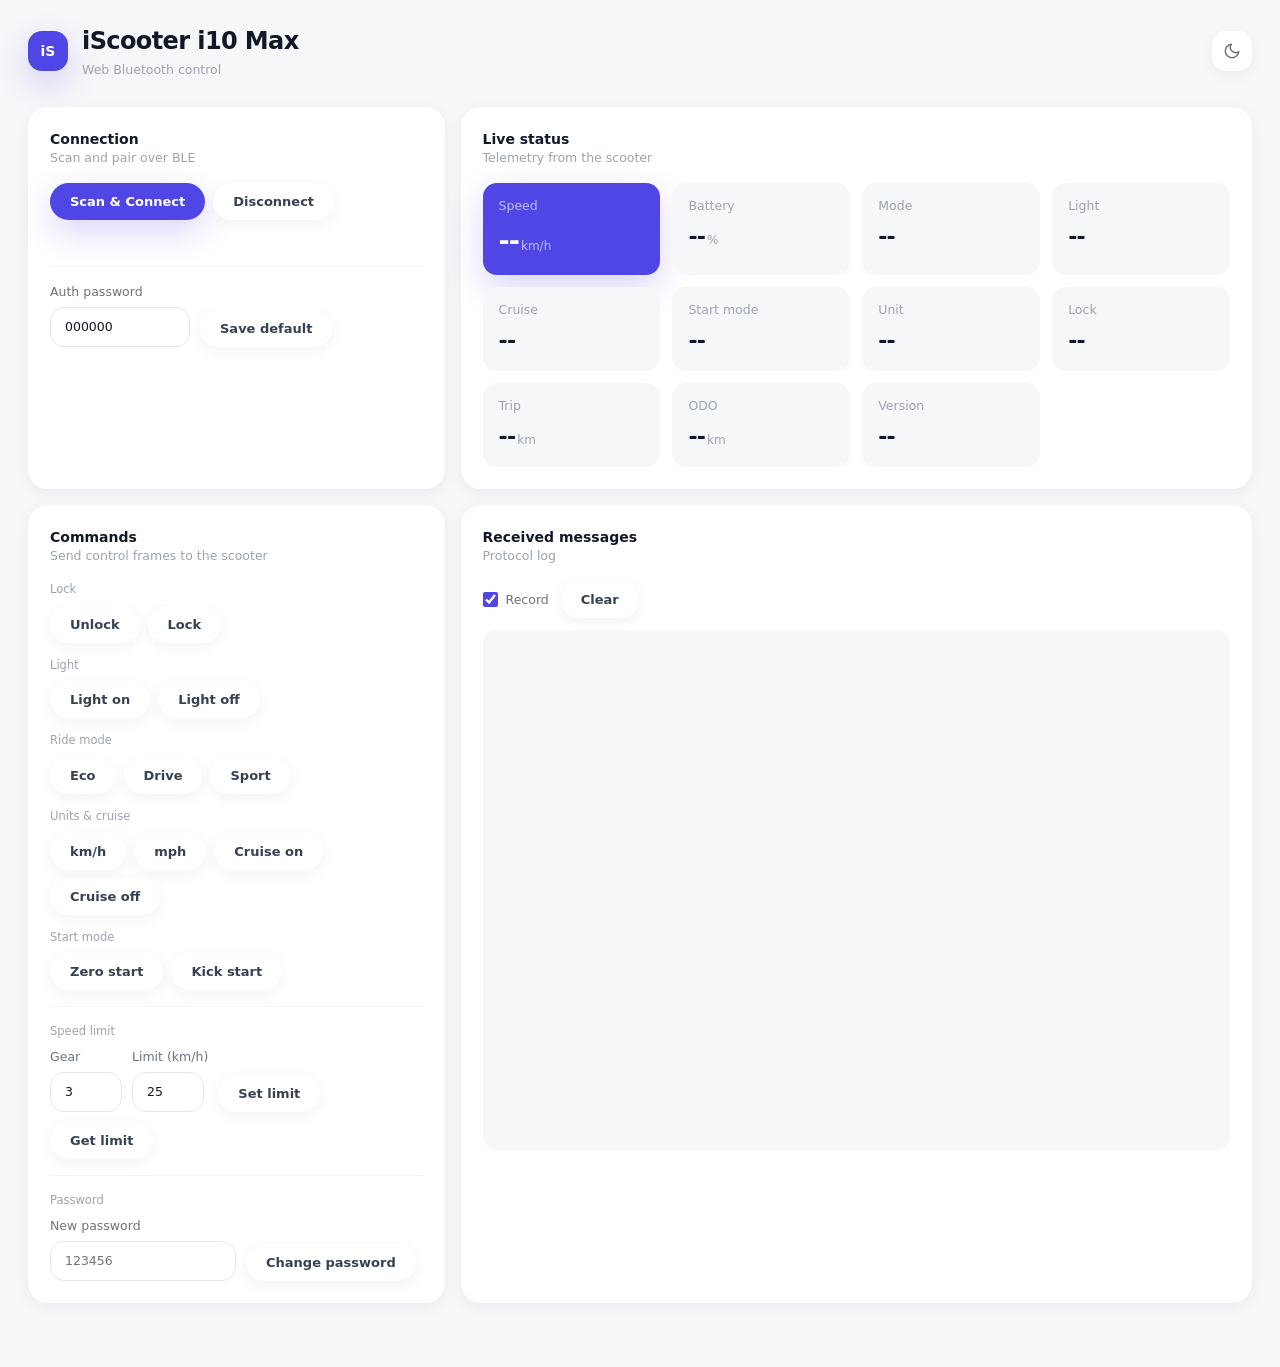
==== frontend/index.html @ 8c795fbb "refacto" ====
<!DOCTYPE html>
<html lang="en">
<head>
  <meta charset="UTF-8">
  <meta name="viewport" content="width=device-width, initial-scale=1.0">
  <title>iScooter i10 Max — BLE Control</title>
  <script>
    (function () {
      var t = localStorage.getItem('theme');
      if (t === 'dark' || (!t && matchMedia('(prefers-color-scheme: dark)').matches))
        document.documentElement.classList.add('dark');
    })();
  </script>
  <link rel="stylesheet" href="styles.css">
</head>
<body>
  <div class="app">
    <header class="topbar">
      <div class="logo">iS</div>
      <div class="brand">
        <h1>iScooter i10 Max</h1>
        <p>Web Bluetooth control</p>
      </div>
      <div class="topbar-actions">
        <button type="button" class="icon-btn" id="theme-toggle" aria-label="Toggle theme" title="Toggle theme">
          <svg class="icon-moon" viewBox="0 0 24 24" fill="none" stroke="currentColor" stroke-width="2" stroke-linecap="round" stroke-linejoin="round" aria-hidden="true">
            <path d="M21 12.79A9 9 0 1 1 11.21 3 7 7 0 0 0 21 12.79z"/>
          </svg>
          <svg class="icon-sun" viewBox="0 0 24 24" fill="none" stroke="currentColor" stroke-width="2" stroke-linecap="round" stroke-linejoin="round" aria-hidden="true">
            <circle cx="12" cy="12" r="4"/>
            <path d="M12 2v2M12 20v2M4.93 4.93l1.41 1.41M17.66 17.66l1.41 1.41M2 12h2M20 12h2M4.93 19.07l1.41-1.41M17.66 6.34l1.41-1.41"/>
          </svg>
        </button>
      </div>
    </header>

    <div class="grid-2">
      <section class="card" id="device-panel">
        <div class="card-head">
          <div>
            <h2>Connection</h2>
            <p class="card-sub">Scan and pair over BLE</p>
          </div>
        </div>
        <div class="device-actions">
          <button type="button" class="btn primary" id="scan-btn">Scan &amp; Connect</button>
          <button type="button" class="btn ghost" id="disconnect-btn">Disconnect</button>
        </div>
        <div id="device-info"></div>
        <div class="divider"></div>
        <div class="auth-row">
          <div class="field">
            <label for="auth-password">Auth password</label>
            <input type="text" id="auth-password" value="000000" autocomplete="off">
          </div>
          <button type="button" class="btn ghost" id="save-pwd-btn">Save default</button>
        </div>
      </section>

      <section class="card" id="status-panel">
        <div class="card-head">
          <div>
            <h2>Live status</h2>
            <p class="card-sub">Telemetry from the scooter</p>
          </div>
        </div>
        <div class="status-grid">
          <div class="status-item feature">
            <span class="label">Speed</span>
            <span class="value" id="status-speed">--</span><span class="unit">km/h</span>
          </div>
          <div class="status-item">
            <span class="label">Battery</span>
            <span class="value" id="status-battery">--</span><span class="unit">%</span>
          </div>
          <div class="status-item">
            <span class="label">Mode</span>
            <span class="value" id="status-mode">--</span>
          </div>
          <div class="status-item">
            <span class="label">Light</span>
            <span class="value" id="status-light">--</span>
          </div>
          <div class="status-item">
            <span class="label">Cruise</span>
            <span class="value" id="status-cruise">--</span>
          </div>
          <div class="status-item">
            <span class="label">Start mode</span>
            <span class="value" id="status-start">--</span>
          </div>
          <div class="status-item">
            <span class="label">Unit</span>
            <span class="value" id="status-unit">--</span>
          </div>
          <div class="status-item">
            <span class="label">Lock</span>
            <span class="value" id="status-lock">--</span>
          </div>
          <div class="status-item">
            <span class="label">Trip</span>
            <span class="value" id="status-trip">--</span><span class="unit">km</span>
          </div>
          <div class="status-item">
            <span class="label">ODO</span>
            <span class="value" id="status-odo">--</span><span class="unit">km</span>
          </div>
          <div class="status-item">
            <span class="label">Version</span>
            <span class="value" id="status-version">--</span>
          </div>
        </div>
      </section>
    </div>

    <div class="grid-2">
      <section class="card" id="command-panel">
        <div class="card-head">
          <div>
            <h2>Commands</h2>
            <p class="card-sub">Send control frames to the scooter</p>
          </div>
        </div>

        <div class="cmd-group">
          <div class="cmd-label">Lock</div>
          <div class="btn-row">
            <button type="button" class="btn ghost" id="unlock-btn">Unlock</button>
            <button type="button" class="btn ghost" id="lock-btn">Lock</button>
          </div>
        </div>

        <div class="cmd-group">
          <div class="cmd-label">Light</div>
          <div class="btn-row">
            <button type="button" class="btn ghost" id="light-on-btn">Light on</button>
            <button type="button" class="btn ghost" id="light-off-btn">Light off</button>
          </div>
        </div>

        <div class="cmd-group">
          <div class="cmd-label">Ride mode</div>
          <div class="btn-row">
            <button type="button" class="btn ghost" id="mode-eco-btn">Eco</button>
            <button type="button" class="btn ghost" id="mode-drive-btn">Drive</button>
            <button type="button" class="btn ghost" id="mode-sport-btn">Sport</button>
          </div>
        </div>

        <div class="cmd-group">
          <div class="cmd-label">Units &amp; cruise</div>
          <div class="btn-row">
            <button type="button" class="btn ghost" id="unit-kmh-btn">km/h</button>
            <button type="button" class="btn ghost" id="unit-mph-btn">mph</button>
            <button type="button" class="btn ghost" id="cruise-on-btn">Cruise on</button>
            <button type="button" class="btn ghost" id="cruise-off-btn">Cruise off</button>
          </div>
        </div>

        <div class="cmd-group">
          <div class="cmd-label">Start mode</div>
          <div class="btn-row">
            <button type="button" class="btn ghost" id="zero-start-btn">Zero start</button>
            <button type="button" class="btn ghost" id="kick-start-btn">Kick start</button>
          </div>
        </div>

        <div class="divider"></div>

        <div class="cmd-group">
          <div class="cmd-label">Speed limit</div>
          <div class="field-row">
            <div class="field">
              <label for="gear">Gear</label>
              <input type="number" id="gear" min="1" max="3" value="3">
            </div>
            <div class="field">
              <label for="speed-limit">Limit (km/h)</label>
              <input type="number" id="speed-limit" min="1" max="50" value="25">
            </div>
            <button type="button" class="btn ghost" id="set-speed-limit-btn">Set limit</button>
            <button type="button" class="btn ghost" id="get-speed-limit-btn">Get limit</button>
          </div>
        </div>

        <div class="divider"></div>

        <div class="cmd-group">
          <div class="cmd-label">Password</div>
          <div class="field-row">
            <div class="field">
              <label for="new-password">New password</label>
              <input type="text" id="new-password" placeholder="123456" autocomplete="off">
            </div>
            <button type="button" class="btn ghost" id="change-pwd-btn">Change password</button>
          </div>
        </div>
      </section>

      <section class="card" id="messages-panel">
        <div class="card-head">
          <div>
            <h2>Received messages</h2>
            <p class="card-sub">Protocol log</p>
          </div>
        </div>
        <div class="log-toolbar">
          <label class="check">
            <input type="checkbox" id="log-record-chk" checked>
            Record
          </label>
          <button type="button" class="btn ghost" id="log-clear-btn">Clear</button>
        </div>
        <pre id="messages"></pre>
      </section>
    </div>
  </div>

  <div id="auth-error-modal" class="modal">
    <div class="modal-content">
      <div class="bubble">!</div>
      <h3>Authentication failed</h3>
      <p>Incorrect password.<br>Enter the correct password to retry.</p>
      <input type="text" id="retry-password" placeholder="Password" autocomplete="off">
      <div class="modal-actions">
        <button type="button" class="btn primary" id="retry-auth-btn">Retry</button>
        <button type="button" class="btn ghost" id="cancel-auth-btn">Cancel</button>
      </div>
    </div>
  </div>

  <script src="script.js"></script>
</body>
</html>
---- frontend/styles.css ----
:root {
  --indigo: #4F46E5;
  --indigo-hover: #4338CA;
  --indigo-soft: #EEF2FF;
  --indigo-100: #E0E7FF;
  --white: #FFFFFF;
  --bg: #F6F7F9;
  --g100: #F3F4F6;
  --g200: #E5E7EB;
  --g300: #D1D5DB;
  --g400: #9CA3AF;
  --g500: #6B7280;
  --g700: #374151;
  --g900: #111827;
  --green: #059669;
  --green-soft: #ECFDF5;
  --red: #DC2626;
  --red-soft: #FEF2F2;
  --amber: #D97706;
  --amber-soft: #FFFBEB;
  --r-card: 20px;
  --r-ctrl: 14px;
  --r-pill: 999px;
  --sh-card: 0 4px 16px rgba(17, 24, 39, 0.05);
  --sh-hover: 0 8px 24px rgba(17, 24, 39, 0.09);
  --sh-pop: 0 12px 32px rgba(79, 70, 229, 0.22);
  --font: 'Segoe UI', system-ui, -apple-system, 'Inter', sans-serif;
}

.dark {
  --indigo: #6366F1;
  --indigo-hover: #818CF8;
  --indigo-soft: #1E1B4B;
  --indigo-100: #312E81;
  --white: #1C1F26;
  --bg: #0F1115;
  --g100: #252830;
  --g200: #2E323C;
  --g300: #3D424E;
  --g400: #8B92A0;
  --g500: #9CA3AF;
  --g700: #D1D5DB;
  --g900: #F3F4F6;
  --green: #34D399;
  --green-soft: #064E3B;
  --red: #F87171;
  --red-soft: #450A0A;
  --amber: #FBBF24;
  --amber-soft: #78350F;
  --sh-card: 0 4px 16px rgba(0, 0, 0, 0.40);
  --sh-hover: 0 8px 24px rgba(0, 0, 0, 0.55);
  --sh-pop: 0 12px 32px rgba(99, 102, 241, 0.35);
}

* {
  margin: 0;
  padding: 0;
  box-sizing: border-box;
}

body {
  font-family: var(--font);
  background: var(--bg);
  color: var(--g900);
  font-size: 14px;
  line-height: 1.45;
  min-height: 100vh;
}

button {
  font-family: inherit;
  border: none;
  cursor: pointer;
  background: none;
}

.app {
  max-width: 1600px;
  margin: 0 auto;
  padding: 24px 28px 48px;
}

/* Top bar */
.topbar {
  display: flex;
  align-items: center;
  gap: 14px;
  margin-bottom: 28px;
}

.logo {
  width: 40px;
  height: 40px;
  border-radius: var(--r-ctrl);
  background: var(--indigo);
  color: #fff;
  display: flex;
  align-items: center;
  justify-content: center;
  font-weight: 800;
  font-size: 14px;
  flex-shrink: 0;
  box-shadow: var(--sh-pop);
}

.brand {
  display: flex;
  flex-direction: column;
  gap: 2px;
  min-width: 0;
}

.brand h1 {
  font-size: 24px;
  font-weight: 750;
  letter-spacing: -0.6px;
  color: var(--g900);
}

.brand p {
  font-size: 12.5px;
  color: var(--g400);
  font-weight: 500;
}

.topbar-actions {
  margin-left: auto;
  display: flex;
  align-items: center;
  gap: 10px;
}

.icon-btn {
  width: 40px;
  height: 40px;
  border-radius: var(--r-ctrl);
  background: var(--white);
  box-shadow: var(--sh-card);
  display: flex;
  align-items: center;
  justify-content: center;
  color: var(--g500);
  transition: 0.15s;
}

.icon-btn:hover {
  box-shadow: var(--sh-hover);
  color: var(--g900);
}

.icon-btn svg {
  width: 18px;
  height: 18px;
}

.icon-btn .icon-sun {
  display: none;
}

.dark .icon-btn .icon-moon {
  display: none;
}

.dark .icon-btn .icon-sun {
  display: block;
}

/* Cards */
.card {
  background: var(--white);
  border-radius: var(--r-card);
  padding: 22px;
  box-shadow: var(--sh-card);
  transition: 0.15s;
  margin-bottom: 16px;
}

.card:hover {
  box-shadow: var(--sh-hover);
}

.card-head {
  display: flex;
  align-items: center;
  justify-content: space-between;
  gap: 12px;
  margin-bottom: 16px;
}

.card h2 {
  font-size: 14px;
  font-weight: 700;
  color: var(--g900);
}

.card-sub {
  font-size: 12.5px;
  color: var(--g400);
  font-weight: 500;
}

/* Buttons */
.btn {
  display: inline-flex;
  align-items: center;
  justify-content: center;
  gap: 6px;
  padding: 11px 20px;
  border-radius: var(--r-pill);
  font-size: 13px;
  font-weight: 600;
  transition: 0.15s;
  color: var(--g700);
}

.btn.primary {
  background: var(--indigo);
  color: #fff;
  box-shadow: var(--sh-pop);
}

.btn.primary:hover {
  background: var(--indigo-hover);
}

.btn.ghost {
  background: var(--white);
  color: var(--g700);
  box-shadow: var(--sh-card);
}

.btn.ghost:hover {
  box-shadow: var(--sh-hover);
  color: var(--g900);
}

.btn.danger {
  background: var(--red-soft);
  color: var(--red);
}

.btn.danger:hover {
  filter: brightness(0.97);
}

.btn-row {
  display: flex;
  flex-wrap: wrap;
  gap: 8px;
}

/* Form bits */
label {
  font-size: 12.5px;
  color: var(--g500);
  font-weight: 500;
}

input[type="text"],
input[type="number"],
input[type="password"] {
  border: 1.5px solid var(--g200);
  border-radius: var(--r-ctrl);
  padding: 10px 14px;
  font: inherit;
  font-size: 12.5px;
  outline: none;
  transition: 0.15s;
  background: var(--white);
  color: var(--g900);
  width: 100%;
}

input[type="number"] {
  width: 72px;
}

input:focus {
  border-color: var(--indigo);
  box-shadow: 0 0 0 3px var(--indigo-soft);
}

.field {
  display: flex;
  flex-direction: column;
  gap: 6px;
}

.field-row {
  display: flex;
  flex-wrap: wrap;
  align-items: flex-end;
  gap: 10px;
}

.field-row .field {
  flex: 0 1 auto;
}

.divider {
  height: 1px;
  background: var(--g100);
  margin: 16px 0;
}

/* Device */
.device-actions {
  display: flex;
  flex-wrap: wrap;
  gap: 8px;
  margin-bottom: 14px;
}

#device-info {
  font-size: 13px;
  font-weight: 600;
  color: var(--indigo);
  min-height: 1.2em;
}

.auth-row {
  display: flex;
  flex-wrap: wrap;
  align-items: flex-end;
  gap: 10px;
}

.auth-row .field {
  flex: 0 0 140px;
}

/* Status grid */
.status-grid {
  display: grid;
  grid-template-columns: repeat(auto-fill, minmax(140px, 1fr));
  gap: 12px;
}

.status-item {
  background: var(--bg);
  border-radius: var(--r-ctrl);
  padding: 14px 16px;
  transition: 0.15s;
}

.status-item.feature {
  background: var(--indigo);
  box-shadow: var(--sh-pop);
  grid-column: span 1;
}

.status-item .label {
  display: block;
  font-size: 12.5px;
  color: var(--g400);
  font-weight: 500;
  margin-bottom: 6px;
}

.status-item.feature .label {
  color: rgba(255, 255, 255, 0.65);
}

.status-item .value {
  font-size: 22px;
  font-weight: 750;
  letter-spacing: -0.8px;
  color: var(--g900);
}

.status-item.feature .value {
  color: #fff;
  font-size: 27px;
  letter-spacing: -1px;
}

.status-item .unit {
  font-size: 12px;
  color: var(--g400);
  font-weight: 500;
  margin-left: 2px;
}

.status-item.feature .unit {
  color: rgba(255, 255, 255, 0.65);
}

.status-item .value.on {
  color: var(--green);
}

.status-item .value.off {
  color: var(--g500);
}

.status-item .value.locked {
  color: var(--red);
}

.status-item .value.unlocked {
  color: var(--green);
}

.status-item .value.active {
  color: var(--indigo);
}

/* Command groups */
.cmd-group {
  margin-bottom: 14px;
}

.cmd-group:last-child {
  margin-bottom: 0;
}

.cmd-label {
  font-size: 11.5px;
  color: var(--g400);
  font-weight: 500;
  margin-bottom: 8px;
}

/* Messages */
.log-toolbar {
  display: flex;
  align-items: center;
  gap: 12px;
  margin-bottom: 12px;
}

.check {
  display: inline-flex;
  align-items: center;
  gap: 8px;
  font-size: 12.5px;
  color: var(--g500);
  font-weight: 500;
  cursor: pointer;
  user-select: none;
}

.check input {
  accent-color: var(--indigo);
  width: 15px;
  height: 15px;
}

#messages {
  background: var(--bg);
  color: var(--g700);
  padding: 14px 16px;
  border-radius: var(--r-ctrl);
  min-height: 280px;
  max-height: 520px;
  overflow-y: auto;
  font-family: ui-monospace, 'SF Mono', Menlo, Consolas, monospace;
  font-size: 12px;
  line-height: 1.55;
  white-space: pre-wrap;
  word-break: break-word;
}

#messages-panel {
  display: flex;
  flex-direction: column;
}

#messages-panel #messages {
  flex: 1;
}

/* Modal */
.modal {
  display: none;
  position: fixed;
  z-index: 1000;
  inset: 0;
  background: rgba(17, 24, 39, 0.35);
  justify-content: center;
  align-items: center;
  padding: 20px;
}

.dark .modal {
  background: rgba(0, 0, 0, 0.55);
}

.modal-content {
  background: var(--white);
  padding: 28px;
  width: 100%;
  max-width: 360px;
  border-radius: var(--r-card);
  box-shadow: var(--sh-hover);
  text-align: center;
}

.modal-content .bubble {
  width: 48px;
  height: 48px;
  border-radius: var(--r-ctrl);
  background: var(--red-soft);
  color: var(--red);
  display: flex;
  align-items: center;
  justify-content: center;
  margin: 0 auto 14px;
  font-size: 20px;
  font-weight: 700;
}

.modal-content h3 {
  font-size: 16px;
  font-weight: 700;
  color: var(--g900);
  margin-bottom: 8px;
}

.modal-content p {
  font-size: 13px;
  color: var(--g500);
  margin-bottom: 16px;
  line-height: 1.5;
}

.modal-content input {
  margin-bottom: 16px;
  text-align: center;
  max-width: 160px;
}

.modal-actions {
  display: flex;
  justify-content: center;
  gap: 8px;
}

/* Layout helpers */
.grid-2 {
  display: grid;
  grid-template-columns: 1fr 1.9fr;
  gap: 16px;
  margin-bottom: 16px;
}

.grid-2 > .card {
  margin-bottom: 0;
}

@media (max-width: 1000px) {
  .status-grid {
    grid-template-columns: repeat(3, 1fr);
  }
  .grid-2 {
    grid-template-columns: 1fr;
  }
}

@media (max-width: 600px) {
  .app {
    padding: 16px;
  }

  .brand h1 {
    font-size: 20px;
  }

  .status-grid {
    grid-template-columns: repeat(2, 1fr);
  }

  .status-item .value {
    font-size: 18px;
  }

  .status-item.feature .value {
    font-size: 22px;
  }
}
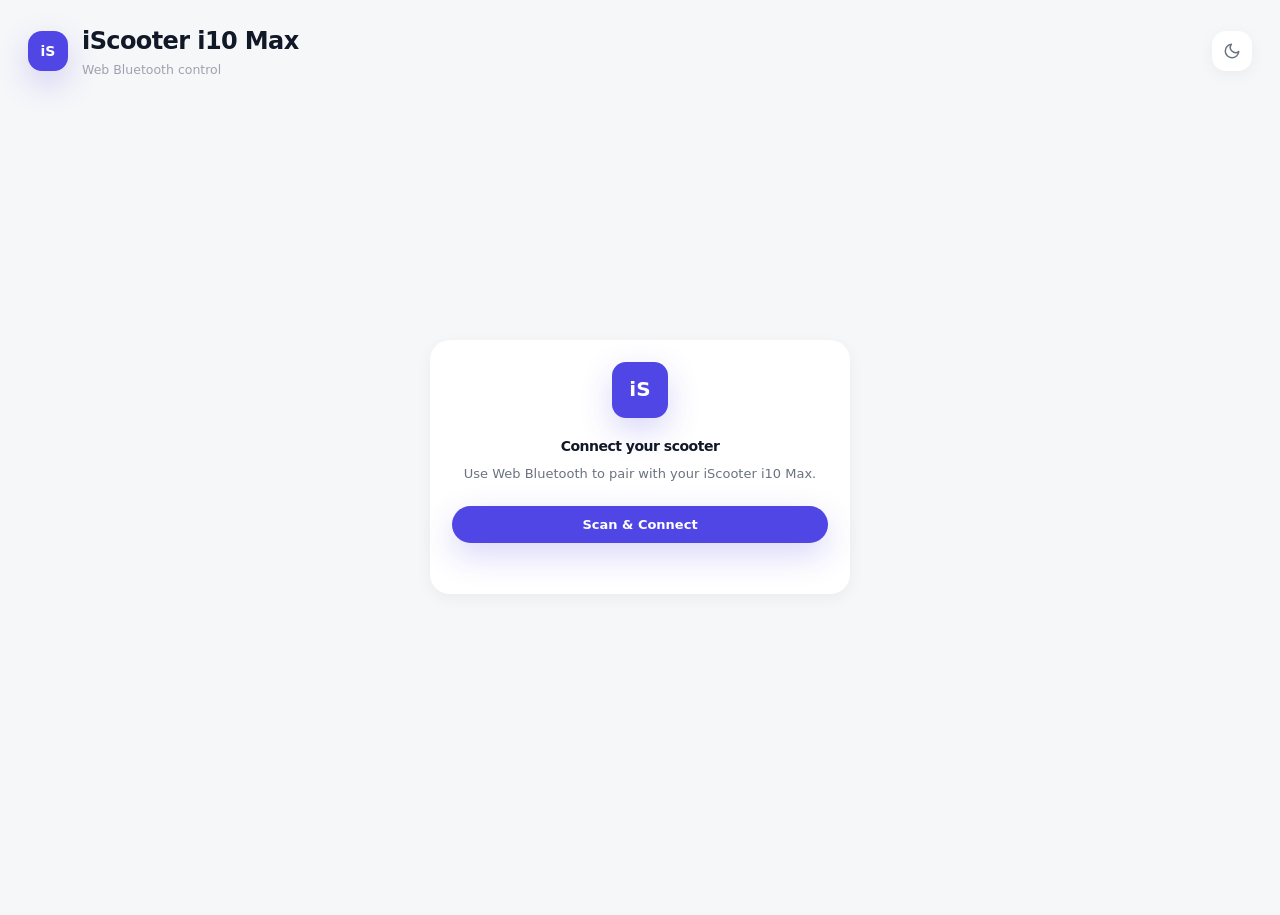
==== commit 99dbfaf2: "Enhance frontend UI with new connection status display and welcome view; refactor status actions for" ====
--- a/frontend/index.html
+++ b/frontend/index.html
@@ -14,7 +14,7 @@
   <link rel="stylesheet" href="styles.css">
 </head>
 <body>
-  <div class="app">
+  <div class="app" id="app">
     <header class="topbar">
       <div class="logo">iS</div>
       <div class="brand">
@@ -22,6 +22,11 @@
         <p>Web Bluetooth control</p>
       </div>
       <div class="topbar-actions">
+        <div class="nav-connection" id="nav-connection" hidden>
+          <span class="nav-connection-dot" aria-hidden="true"></span>
+          <span class="nav-connection-name" id="session-device-name">Scooter</span>
+          <button type="button" class="btn ghost nav-disconnect" id="disconnect-btn">Disconnect</button>
+        </div>
         <button type="button" class="icon-btn" id="theme-toggle" aria-label="Toggle theme" title="Toggle theme">
           <svg class="icon-moon" viewBox="0 0 24 24" fill="none" stroke="currentColor" stroke-width="2" stroke-linecap="round" stroke-linejoin="round" aria-hidden="true">
             <path d="M21 12.79A9 9 0 1 1 11.21 3 7 7 0 0 0 21 12.79z"/>
@@ -34,34 +39,25 @@
       </div>
     </header>
 
-    <div class="grid-2">
-      <section class="card" id="device-panel">
-        <div class="card-head">
-          <div>
-            <h2>Connection</h2>
-            <p class="card-sub">Scan and pair over BLE</p>
-          </div>
-        </div>
-        <div class="device-actions">
-          <button type="button" class="btn primary" id="scan-btn">Scan &amp; Connect</button>
-          <button type="button" class="btn ghost" id="disconnect-btn">Disconnect</button>
-        </div>
-        <div id="device-info"></div>
-        <div class="divider"></div>
-        <div class="auth-row">
-          <div class="field">
-            <label for="auth-password">Auth password</label>
-            <input type="text" id="auth-password" value="000000" autocomplete="off">
-          </div>
-          <button type="button" class="btn ghost" id="save-pwd-btn">Save default</button>
-        </div>
-      </section>
-
+    <!-- Hidden: kept for auth password default / save -->
+    <input type="hidden" id="auth-password" value="000000">
+
+    <section class="welcome" id="welcome-view">
+      <div class="welcome-card card">
+        <div class="welcome-logo">iS</div>
+        <h2>Connect your scooter</h2>
+        <p>Use Web Bluetooth to pair with your iScooter i10 Max.</p>
+        <button type="button" class="btn primary welcome-btn" id="scan-btn">Scan &amp; Connect</button>
+        <p class="welcome-status" id="device-info"></p>
+      </div>
+    </section>
+
+    <div class="session" id="session-view" hidden>
       <section class="card" id="status-panel">
         <div class="card-head">
           <div>
             <h2>Live status</h2>
-            <p class="card-sub">Telemetry from the scooter</p>
+            <p class="card-sub">Tap a colored tile to change it</p>
           </div>
         </div>
         <div class="status-grid">
@@ -73,30 +69,50 @@
             <span class="label">Battery</span>
             <span class="value" id="status-battery">--</span><span class="unit">%</span>
           </div>
-          <div class="status-item">
-            <span class="label">Mode</span>
+          <button type="button" class="status-item status-action" id="mode-toggle-btn" disabled>
+            <span class="status-action-top">
+              <span class="status-icon" id="mode-icon" aria-hidden="true"></span>
+              <span class="label">Mode</span>
+            </span>
             <span class="value" id="status-mode">--</span>
-          </div>
+            <span class="btn-spinner" id="mode-spinner" hidden></span>
+          </button>
           <div class="status-item">
             <span class="label">Light</span>
             <span class="value" id="status-light">--</span>
           </div>
-          <div class="status-item">
-            <span class="label">Cruise</span>
+          <button type="button" class="status-item status-action" id="cruise-toggle-btn" disabled>
+            <span class="status-action-top">
+              <span class="status-icon" id="cruise-icon" aria-hidden="true"></span>
+              <span class="label">Cruise</span>
+            </span>
             <span class="value" id="status-cruise">--</span>
-          </div>
-          <div class="status-item">
-            <span class="label">Start mode</span>
+            <span class="btn-spinner" id="cruise-spinner" hidden></span>
+          </button>
+          <button type="button" class="status-item status-action" id="start-toggle-btn" disabled>
+            <span class="status-action-top">
+              <span class="status-icon" id="start-icon" aria-hidden="true"></span>
+              <span class="label">Start mode</span>
+            </span>
             <span class="value" id="status-start">--</span>
-          </div>
-          <div class="status-item">
-            <span class="label">Unit</span>
+            <span class="btn-spinner" id="start-spinner" hidden></span>
+          </button>
+          <button type="button" class="status-item status-action" id="unit-toggle-btn" disabled>
+            <span class="status-action-top">
+              <span class="status-icon" id="unit-icon" aria-hidden="true"></span>
+              <span class="label">Unit</span>
+            </span>
             <span class="value" id="status-unit">--</span>
-          </div>
-          <div class="status-item">
-            <span class="label">Lock</span>
+            <span class="btn-spinner" id="unit-spinner" hidden></span>
+          </button>
+          <button type="button" class="status-item status-action" id="lock-toggle-btn" disabled>
+            <span class="status-action-top">
+              <span class="status-icon" id="lock-icon" aria-hidden="true"></span>
+              <span class="label">Lock</span>
+            </span>
             <span class="value" id="status-lock">--</span>
-          </div>
+            <span class="btn-spinner" id="lock-spinner" hidden></span>
+          </button>
           <div class="status-item">
             <span class="label">Trip</span>
             <span class="value" id="status-trip">--</span><span class="unit">km</span>
@@ -111,122 +127,103 @@
           </div>
         </div>
       </section>
-    </div>
-
-    <div class="grid-2">
-      <section class="card" id="command-panel">
-        <div class="card-head">
-          <div>
-            <h2>Commands</h2>
-            <p class="card-sub">Send control frames to the scooter</p>
-          </div>
-        </div>
-
-        <div class="cmd-group">
-          <div class="cmd-label">Lock</div>
-          <div class="btn-row">
-            <button type="button" class="btn ghost" id="unlock-btn">Unlock</button>
-            <button type="button" class="btn ghost" id="lock-btn">Lock</button>
-          </div>
-        </div>
-
-        <div class="cmd-group">
-          <div class="cmd-label">Light</div>
-          <div class="btn-row">
-            <button type="button" class="btn ghost" id="light-on-btn">Light on</button>
-            <button type="button" class="btn ghost" id="light-off-btn">Light off</button>
-          </div>
-        </div>
-
-        <div class="cmd-group">
-          <div class="cmd-label">Ride mode</div>
-          <div class="btn-row">
-            <button type="button" class="btn ghost" id="mode-eco-btn">Eco</button>
-            <button type="button" class="btn ghost" id="mode-drive-btn">Drive</button>
-            <button type="button" class="btn ghost" id="mode-sport-btn">Sport</button>
-          </div>
-        </div>
-
-        <div class="cmd-group">
-          <div class="cmd-label">Units &amp; cruise</div>
-          <div class="btn-row">
-            <button type="button" class="btn ghost" id="unit-kmh-btn">km/h</button>
-            <button type="button" class="btn ghost" id="unit-mph-btn">mph</button>
-            <button type="button" class="btn ghost" id="cruise-on-btn">Cruise on</button>
-            <button type="button" class="btn ghost" id="cruise-off-btn">Cruise off</button>
-          </div>
-        </div>
-
-        <div class="cmd-group">
-          <div class="cmd-label">Start mode</div>
-          <div class="btn-row">
-            <button type="button" class="btn ghost" id="zero-start-btn">Zero start</button>
-            <button type="button" class="btn ghost" id="kick-start-btn">Kick start</button>
-          </div>
-        </div>
-
-        <div class="divider"></div>
-
-        <div class="cmd-group">
-          <div class="cmd-label">Speed limit</div>
-          <div class="field-row">
-            <div class="field">
-              <label for="gear">Gear</label>
-              <input type="number" id="gear" min="1" max="3" value="3">
-            </div>
-            <div class="field">
-              <label for="speed-limit">Limit (km/h)</label>
-              <input type="number" id="speed-limit" min="1" max="50" value="25">
-            </div>
-            <button type="button" class="btn ghost" id="set-speed-limit-btn">Set limit</button>
-            <button type="button" class="btn ghost" id="get-speed-limit-btn">Get limit</button>
-          </div>
-        </div>
-
-        <div class="divider"></div>
-
-        <div class="cmd-group">
-          <div class="cmd-label">Password</div>
-          <div class="field-row">
-            <div class="field">
-              <label for="new-password">New password</label>
-              <input type="text" id="new-password" placeholder="123456" autocomplete="off">
-            </div>
-            <button type="button" class="btn ghost" id="change-pwd-btn">Change password</button>
-          </div>
-        </div>
-      </section>
-
-      <section class="card" id="messages-panel">
-        <div class="card-head">
-          <div>
-            <h2>Received messages</h2>
-            <p class="card-sub">Protocol log</p>
-          </div>
-        </div>
-        <div class="log-toolbar">
-          <label class="check">
-            <input type="checkbox" id="log-record-chk" checked>
-            Record
-          </label>
-          <button type="button" class="btn ghost" id="log-clear-btn">Clear</button>
-        </div>
-        <pre id="messages"></pre>
-      </section>
+
+      <div class="grid-2">
+        <section class="card" id="command-panel">
+          <div class="card-head">
+            <div>
+              <h2>Commands</h2>
+              <p class="card-sub">Send control frames to the scooter</p>
+            </div>
+          </div>
+
+          <div class="cmd-group">
+            <div class="cmd-label">Light</div>
+            <div class="btn-row">
+              <button type="button" class="btn ghost" id="light-on-btn">Light on</button>
+              <button type="button" class="btn ghost" id="light-off-btn">Light off</button>
+            </div>
+          </div>
+
+          <div class="divider"></div>
+
+          <div class="cmd-group">
+            <div class="cmd-label">Speed limit</div>
+            <div class="field-row">
+              <div class="field">
+                <label for="gear">Gear</label>
+                <input type="number" id="gear" min="1" max="3" value="3">
+              </div>
+              <div class="field">
+                <label for="speed-limit">Limit (km/h)</label>
+                <input type="number" id="speed-limit" min="1" max="50" value="25">
+              </div>
+              <button type="button" class="btn ghost" id="set-speed-limit-btn">Set limit</button>
+              <button type="button" class="btn ghost" id="get-speed-limit-btn">Get limit</button>
+            </div>
+          </div>
+
+          <div class="divider"></div>
+
+          <div class="cmd-group">
+            <div class="cmd-label">Password</div>
+            <div class="field-row">
+              <div class="field">
+                <label for="new-password">New password</label>
+                <input type="text" id="new-password" placeholder="123456" autocomplete="off">
+              </div>
+              <button type="button" class="btn ghost" id="change-pwd-btn">Change password</button>
+            </div>
+            <div class="field-row" style="margin-top: 10px;">
+              <div class="field">
+                <label for="auth-password-edit">Auth password</label>
+                <input type="text" id="auth-password-edit" value="000000" autocomplete="off">
+              </div>
+              <button type="button" class="btn ghost" id="save-pwd-btn">Save default</button>
+            </div>
+          </div>
+        </section>
+
+        <section class="card collapsed" id="messages-panel">
+          <div class="card-head">
+            <div>
+              <h2>Received messages</h2>
+              <p class="card-sub">Protocol log</p>
+            </div>
+            <button type="button" class="icon-btn collapse-btn" id="messages-collapse-btn" aria-expanded="false" aria-controls="messages-body" title="Expand">
+              <svg viewBox="0 0 24 24" fill="none" stroke="currentColor" stroke-width="2" stroke-linecap="round" stroke-linejoin="round" aria-hidden="true">
+                <path d="m6 9 6 6 6-6"/>
+              </svg>
+            </button>
+          </div>
+          <div class="collapse-body" id="messages-body">
+            <div class="log-toolbar">
+              <label class="check">
+                <input type="checkbox" id="log-record-chk" checked>
+                Record
+              </label>
+              <button type="button" class="btn ghost" id="log-clear-btn">Clear</button>
+            </div>
+            <pre id="messages"></pre>
+          </div>
+        </section>
+      </div>
     </div>
   </div>
 
+  <div id="toast" class="toast" hidden role="status" aria-live="polite"></div>
+
   <div id="auth-error-modal" class="modal">
-    <div class="modal-content">
+    <form class="modal-content" id="auth-retry-form">
       <div class="bubble">!</div>
       <h3>Authentication failed</h3>
       <p>Incorrect password.<br>Enter the correct password to retry.</p>
-      <input type="text" id="retry-password" placeholder="Password" autocomplete="off">
+      <input type="text" id="retry-password" name="password" placeholder="Password" autocomplete="off">
       <div class="modal-actions">
-        <button type="button" class="btn primary" id="retry-auth-btn">Retry</button>
+        <button type="submit" class="btn primary" id="retry-auth-btn">Retry</button>
         <button type="button" class="btn ghost" id="cancel-auth-btn">Cancel</button>
       </div>
-    </div>
+    </form>
   </div>
 
   <script src="script.js"></script>
--- a/frontend/styles.css
+++ b/frontend/styles.css
@@ -80,6 +80,72 @@
   padding: 24px 28px 48px;
 }
 
+/* Welcome (disconnected) */
+.welcome {
+  display: flex;
+  justify-content: center;
+  align-items: center;
+  min-height: calc(100vh - 140px);
+  padding: 24px 0 48px;
+}
+
+.welcome[hidden],
+.session[hidden] {
+  display: none !important;
+}
+
+.welcome-card {
+  width: 100%;
+  max-width: 420px;
+  text-align: center;
+  padding: 36px 32px;
+  margin-bottom: 0;
+}
+
+.welcome-logo {
+  width: 56px;
+  height: 56px;
+  border-radius: var(--r-ctrl);
+  background: var(--indigo);
+  color: #fff;
+  display: flex;
+  align-items: center;
+  justify-content: center;
+  font-weight: 800;
+  font-size: 20px;
+  margin: 0 auto 18px;
+  box-shadow: var(--sh-pop);
+}
+
+.welcome-card h2 {
+  font-size: 22px;
+  font-weight: 750;
+  letter-spacing: -0.5px;
+  margin-bottom: 8px;
+}
+
+.welcome-card > p {
+  font-size: 13px;
+  color: var(--g500);
+  margin-bottom: 22px;
+  line-height: 1.5;
+}
+
+.welcome-btn {
+  width: 100%;
+  justify-content: center;
+  padding: 13px 22px;
+}
+
+.welcome-status {
+  margin-top: 14px;
+  margin-bottom: 0 !important;
+  min-height: 1.2em;
+  font-size: 13px;
+  font-weight: 600;
+  color: var(--indigo);
+}
+
 /* Top bar */
 .topbar {
   display: flex;
@@ -128,6 +194,50 @@
   display: flex;
   align-items: center;
   gap: 10px;
+}
+
+.nav-connection {
+  display: flex;
+  align-items: center;
+  gap: 10px;
+  background: var(--white);
+  border-radius: var(--r-pill);
+  padding: 5px 5px 5px 14px;
+  box-shadow: var(--sh-card);
+  max-width: min(360px, 50vw);
+}
+
+.nav-connection[hidden] {
+  display: none !important;
+}
+
+.nav-connection-dot {
+  width: 8px;
+  height: 8px;
+  border-radius: 50%;
+  background: var(--green);
+  flex-shrink: 0;
+}
+
+.nav-connection-name {
+  font-size: 13px;
+  font-weight: 600;
+  color: var(--g900);
+  white-space: nowrap;
+  overflow: hidden;
+  text-overflow: ellipsis;
+  min-width: 0;
+}
+
+.nav-disconnect {
+  padding: 8px 14px;
+  flex-shrink: 0;
+}
+
+@media (max-width: 600px) {
+  .nav-connection-name {
+    max-width: 90px;
+  }
 }
 
 .icon-btn {
@@ -405,6 +515,180 @@
   color: var(--indigo);
 }
 
+button.status-item.status-action {
+  font: inherit;
+  text-align: left;
+  cursor: pointer;
+  position: relative;
+  border: none;
+  width: 100%;
+  transition: 0.15s;
+  display: flex;
+  flex-direction: column;
+  align-items: flex-start;
+  gap: 4px;
+}
+
+.status-action-top {
+  display: flex;
+  align-items: center;
+  gap: 8px;
+  width: 100%;
+  margin-bottom: 2px;
+}
+
+.status-action-top .label {
+  margin-bottom: 0;
+}
+
+.status-icon {
+  width: 28px;
+  height: 28px;
+  border-radius: 10px;
+  display: inline-flex;
+  align-items: center;
+  justify-content: center;
+  flex-shrink: 0;
+  background: var(--g100);
+  color: var(--g500);
+}
+
+.status-icon svg {
+  width: 15px;
+  height: 15px;
+  display: block;
+}
+
+button.status-item.status-action:hover:not(:disabled) {
+  box-shadow: var(--sh-card);
+}
+
+button.status-item.status-action:disabled {
+  cursor: not-allowed;
+  opacity: 0.7;
+}
+
+button.status-item.status-action.busy {
+  cursor: wait;
+  opacity: 1;
+}
+
+button.status-item.status-action.tone-danger {
+  background: var(--red-soft);
+}
+button.status-item.status-action.tone-danger .status-icon {
+  background: rgba(220, 38, 38, 0.12);
+  color: var(--red);
+}
+button.status-item.status-action.tone-danger .value {
+  color: var(--red);
+}
+
+button.status-item.status-action.tone-ok {
+  background: var(--green-soft);
+}
+button.status-item.status-action.tone-ok .status-icon {
+  background: rgba(5, 150, 105, 0.12);
+  color: var(--green);
+}
+button.status-item.status-action.tone-ok .value {
+  color: var(--green);
+}
+
+button.status-item.status-action.tone-active {
+  background: var(--indigo-soft);
+}
+button.status-item.status-action.tone-active .status-icon {
+  background: rgba(79, 70, 229, 0.12);
+  color: var(--indigo);
+}
+button.status-item.status-action.tone-active .value {
+  color: var(--indigo);
+}
+
+button.status-item.status-action.tone-warn {
+  background: var(--amber-soft);
+}
+button.status-item.status-action.tone-warn .status-icon {
+  background: rgba(217, 119, 6, 0.14);
+  color: var(--amber);
+}
+button.status-item.status-action.tone-warn .value {
+  color: var(--amber);
+}
+
+button.status-item.status-action.tone-muted {
+  background: var(--g100);
+}
+button.status-item.status-action.tone-muted .status-icon {
+  background: var(--g200);
+  color: var(--g500);
+}
+button.status-item.status-action.tone-muted .value {
+  color: var(--g500);
+}
+
+button.status-item.status-action.tone-danger:hover:not(:disabled),
+button.status-item.status-action.tone-ok:hover:not(:disabled),
+button.status-item.status-action.tone-active:hover:not(:disabled),
+button.status-item.status-action.tone-warn:hover:not(:disabled),
+button.status-item.status-action.tone-muted:hover:not(:disabled) {
+  filter: brightness(0.98);
+}
+
+button.status-item.status-action .btn-spinner {
+  position: absolute;
+  top: 12px;
+  right: 12px;
+}
+
+.btn-spinner {
+  width: 14px;
+  height: 14px;
+  border: 2px solid var(--g300);
+  border-top-color: var(--indigo);
+  border-radius: 50%;
+  animation: spin 0.7s linear infinite;
+  flex-shrink: 0;
+}
+
+@keyframes spin {
+  to { transform: rotate(360deg); }
+}
+
+/* Toast */
+.toast {
+  position: fixed;
+  left: 50%;
+  bottom: 28px;
+  transform: translateX(-50%) translateY(12px);
+  z-index: 1100;
+  min-width: 220px;
+  max-width: min(420px, calc(100vw - 32px));
+  padding: 12px 18px;
+  border-radius: var(--r-pill);
+  background: var(--white);
+  color: var(--g900);
+  box-shadow: var(--sh-hover);
+  font-size: 13px;
+  font-weight: 600;
+  text-align: center;
+  opacity: 0;
+  pointer-events: none;
+  transition: opacity 0.2s, transform 0.2s;
+}
+
+.toast.show {
+  opacity: 1;
+  transform: translateX(-50%) translateY(0);
+  pointer-events: auto;
+}
+
+.toast.err {
+  background: var(--red-soft);
+  color: var(--red);
+}
+
 /* Command groups */
 .cmd-group {
   margin-bottom: 14px;
@@ -422,6 +706,30 @@
 }
 
 /* Messages */
+.collapse-btn {
+  flex-shrink: 0;
+}
+
+.collapse-btn svg {
+  transition: transform 0.2s;
+}
+
+.card.collapsed .collapse-btn svg {
+  transform: rotate(-90deg);
+}
+
+.card.collapsed .card-head {
+  margin-bottom: 0;
+}
+
+.collapse-body {
+  display: block;
+}
+
+.card.collapsed .collapse-body {
+  display: none;
+}
+
 .log-toolbar {
   display: flex;
   align-items: center;
